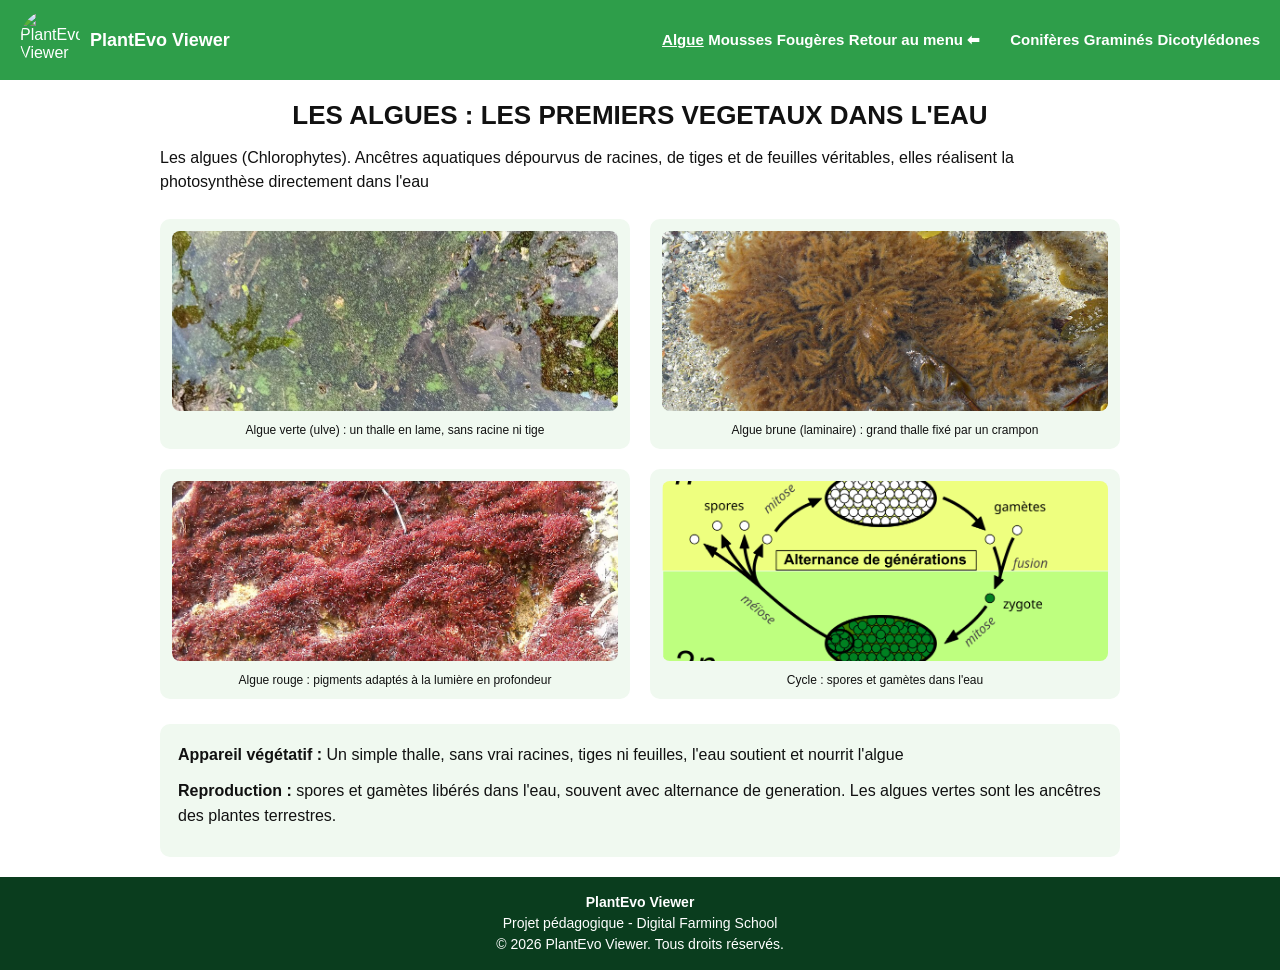
==== Algues.html @ 74010e8a "Finalisation du code html et du code css de Algue.html" ====
<!DOCTYPE html>
<html lang="fr">
<head>
<meta charset="UTF-8">
<meta name="viewport" content="width=device-width, initial-scale=1.0">
<title>PlantEvo Viewer - Les Algues</title>
<link rel="stylesheet" href="css/Algue.css">
</head>
<body>

<header class="header">
  <div class="logo-zone">
    <img src="logo.png" alt="PlantEvo Viewer" class="logo">
    <span class="site-name">PlantEvo Viewer</span>
  </div>

  <nav class="nav">
    <div class="nav-top">
      <a href="algues.html" class="active">Algue</a>
      <a href="mousses.html">Mousses</a>
      <a href="fougeres.html">Fougères</a>
      <a href="index.html" class="retour">Retour au menu ⬅</a>
    </div>
    <div class="nav-bottom">
      <a href="coniferes.html">Conifères</a>
      <a href="graminees.html">Graminés</a>
      <a href="dicotyledones.html">Dicotylédones</a>
    </div>
  </nav>
</header>

<main>
  <h1>LES ALGUES : LES PREMIERS VEGETAUX DANS L'EAU</h1>
  <p class="intro">
    Les algues (Chlorophytes). Ancêtres aquatiques dépourvus de racines, de tiges et de feuilles véritables,
    elles réalisent la photosynthèse directement dans l'eau
  </p>

  <section class="grid">
    <figure class="card">
      <img src="image/Algue_verte.jpg" alt="Algue verte">
      <figcaption>Algue verte (ulve) : un thalle en lame, sans racine ni tige</figcaption>
    </figure>

    <figure class="card">
      <img src="image/Algue_brune.jpg" alt="Algue brune">
      <figcaption>Algue brune (laminaire) : grand thalle fixé par un crampon</figcaption>
    </figure>

    <figure class="card">
      <img src="image/Algue_rouge.jpg" alt="Algue rouge">
      <figcaption>Algue rouge : pigments adaptés à la lumière en profondeur</figcaption>
    </figure>

    <figure class="card">
      <img src="image/gamete_spore.webp" alt="Cycle algue">
      <figcaption>Cycle : spores et gamètes dans l'eau</figcaption>
    </figure>
  </section>

  <section class="info">
    <p><strong>Appareil végétatif :</strong> Un simple thalle, sans vrai racines, tiges ni feuilles, l'eau soutient et nourrit l'algue</p>
    <p><strong>Reproduction :</strong> spores et gamètes libérés dans l'eau, souvent avec alternance de generation. Les algues vertes sont les ancêtres des plantes terrestres.</p>
  </section>
</main>

<footer>
  <strong>PlantEvo Viewer</strong><br>
  Projet pédagogique - Digital Farming School<br>
  © 2026 PlantEvo Viewer. Tous droits réservés.
</footer>

</body>
</html>
---- css/Algue.css ----
* { margin: 0; padding: 0; box-sizing: border-box; }

body {
  font-family: Arial, sans-serif;
  background: #fff;
  color: #111;
}

.header {
  background: #2e9e4a;
  color: white;
  display: flex;
  align-items: center;
  justify-content: space-between;
  padding: 10px 20px;
}

.logo-zone { display: flex; align-items: center; gap: 10px; }
.logo { width: 60px; height: 60px; border-radius: 50%; object-fit: cover; }
.site-name { font-weight: bold; font-size: 18px; }

.nav {
  display: flex;
  flex-wrap: wrap;
  gap: 10px 30px;
  justify-content: center;
  max-width: 650px;
}

.nav a {
  color: white;
  text-decoration: none;
  font-weight: bold;
  font-size: 15px;
}

.nav a.active { text-decoration: underline; }
.nav a.retour { font-weight: 900; }

main { padding: 20px; max-width: 1000px; margin: auto; }

h1 {
  text-align: center;
  font-size: 26px;
  margin-bottom: 15px;
  text-transform: uppercase;
}

.intro { text-align: left; font-size: 16px; line-height: 1.5; margin-bottom: 25px; }

.grid {
  display: grid;
  grid-template-columns: 1fr 1fr;
  gap: 20px;
  margin-bottom: 25px;
}

.card {
  background: #f0f9f0;
  border-radius: 10px;
  padding: 12px;
  text-align: center;
}

.card img {
  width: 100%;
  height: 180px;
  object-fit: cover;
  border-radius: 8px;
}

.card figcaption { font-size: 12px; margin-top: 8px; }

.info {
  background: #f0f9f0;
  border-radius: 10px;
  padding: 18px;
  line-height: 1.6;
  font-size: 16px;
}

.info p { margin-bottom: 10px; }

footer {
  background: #0a3d1e;
  color: white;
  text-align: center;
  padding: 15px;
  line-height: 1.5;
  font-size: 14px;
}

@media (max-width: 700px) {
  .header { flex-direction: column; gap: 10px; }
  .grid { grid-template-columns: 1fr; }
  h1 { font-size: 20px; }
}
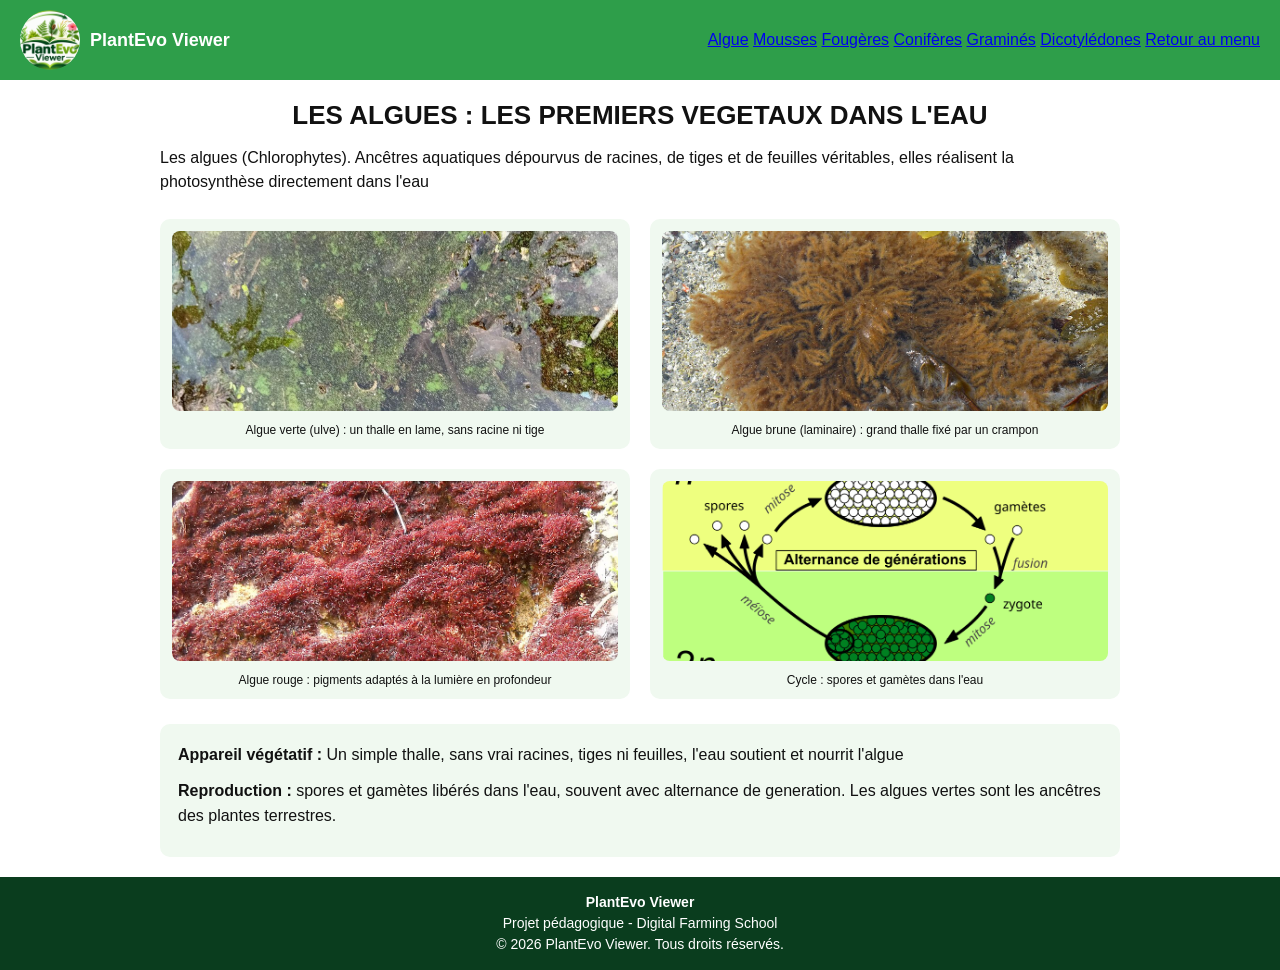
==== commit 64a5be05: "Finalisation du code html et css de la page Fougère.html" ====
--- a/Algues.html
+++ b/Algues.html
@@ -10,23 +10,19 @@
 
 <header class="header">
   <div class="logo-zone">
-    <img src="logo.png" alt="PlantEvo Viewer" class="logo">
+    <img src="image/PlantEvo.png" alt="PlantEvo Viewer" class="logo">
     <span class="site-name">PlantEvo Viewer</span>
   </div>
 
-  <nav class="nav">
-    <div class="nav-top">
-      <a href="algues.html" class="active">Algue</a>
-      <a href="mousses.html">Mousses</a>
-      <a href="fougeres.html">Fougères</a>
-      <a href="index.html" class="retour">Retour au menu ⬅</a>
-    </div>
-    <div class="nav-bottom">
-      <a href="coniferes.html">Conifères</a>
-      <a href="graminees.html">Graminés</a>
-      <a href="dicotyledones.html">Dicotylédones</a>
-    </div>
-  </nav>
+  <nav>
+      <a href="Algues.html">Algue</a>
+      <a href="Mousse.html">Mousses</a>
+      <a href="Fougère.html">Fougères</a>
+      <a href="Conifère.html">Conifères</a>
+      <a href="Graminé.html">Graminés</a>
+      <a href="Dicotylédone.html">Dicotylédones</a>
+      <a href="index.html" class="retour">Retour au menu</a>
+    </nav>
 </header>
 
 <main>
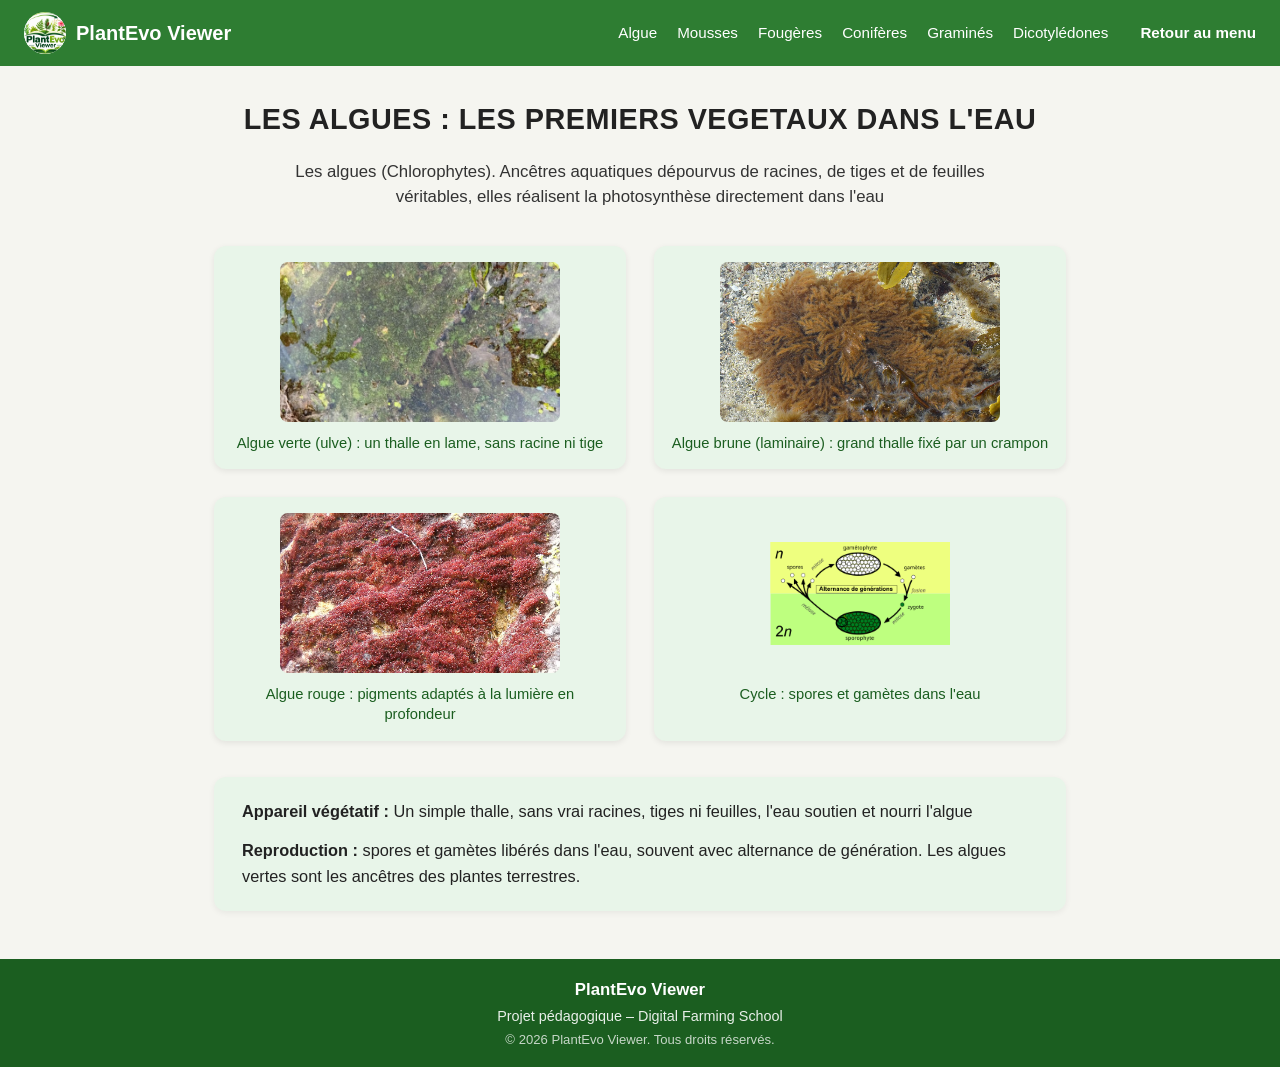
==== commit 64342db4: "Finalisation de html et css de la page Conifère.html" ====
--- a/Algues.html
+++ b/Algues.html
@@ -1,20 +1,24 @@
 <!DOCTYPE html>
 <html lang="fr">
 <head>
-<meta charset="UTF-8">
-<meta name="viewport" content="width=device-width, initial-scale=1.0">
-<title>PlantEvo Viewer - Les Algues</title>
-<link rel="stylesheet" href="css/Algue.css">
+  <meta charset="UTF-8">
+  <meta name="viewport" content="width=device-width, initial-scale=1.0">
+  <title>Les Algues – PlantEvo Viewer</title>
+  <link rel="stylesheet" href="css/Algue.css">
 </head>
 <body>
 
-<header class="header">
-  <div class="logo-zone">
-    <img src="image/PlantEvo.png" alt="PlantEvo Viewer" class="logo">
-    <span class="site-name">PlantEvo Viewer</span>
-  </div>
+  <!-- HEADER -->
+  <header>
+    <div class="logo">
+      <div class="logo-circle">
+        <!-- Remplacez par votre logo -->
+        <img src="image/PlantEvo.png" alt="Logo PlantEvo">
+      </div>
+      <span>PlantEvo Viewer</span>
+    </div>
 
-  <nav>
+    <nav>
       <a href="Algues.html">Algue</a>
       <a href="Mousse.html">Mousses</a>
       <a href="Fougère.html">Fougères</a>
@@ -23,48 +27,62 @@
       <a href="Dicotylédone.html">Dicotylédones</a>
       <a href="index.html" class="retour">Retour au menu</a>
     </nav>
-</header>
+  </header>
 
-<main>
-  <h1>LES ALGUES : LES PREMIERS VEGETAUX DANS L'EAU</h1>
-  <p class="intro">
-    Les algues (Chlorophytes). Ancêtres aquatiques dépourvus de racines, de tiges et de feuilles véritables,
-    elles réalisent la photosynthèse directement dans l'eau
-  </p>
+  <!-- CONTENU PRINCIPAL -->
+  <main>
+    <h1>LES ALGUES : LES PREMIERS VEGETAUX DANS L'EAU</h1>
 
-  <section class="grid">
-    <figure class="card">
-      <img src="image/Algue_verte.jpg" alt="Algue verte">
-      <figcaption>Algue verte (ulve) : un thalle en lame, sans racine ni tige</figcaption>
-    </figure>
+    <p class="intro">
+      Les algues (Chlorophytes). Ancêtres aquatiques dépourvus de racines, de tiges et de feuilles véritables,
+      elles réalisent la photosynthèse directement dans l'eau
+    </p>
 
-    <figure class="card">
-      <img src="image/Algue_brune.jpg" alt="Algue brune">
-      <figcaption>Algue brune (laminaire) : grand thalle fixé par un crampon</figcaption>
-    </figure>
+    <div class="cards">
+      <!-- Carte 1 -->
+      <figure class="card">
+        <img src="image/Algue_verte.jpg" alt="Algue verte">
+        <figcaption>Algue verte (ulve) : un thalle en lame, sans racine ni tige</figcaption>
+      </figure>
 
-    <figure class="card">
-      <img src="image/Algue_rouge.jpg" alt="Algue rouge">
-      <figcaption>Algue rouge : pigments adaptés à la lumière en profondeur</figcaption>
-    </figure>
+      <!-- Carte 2 -->
+      <figure class="card">
+        <img src="image/Algue_brune.jpg" alt="Algue brune">
+        <figcaption>Algue brune (laminaire) : grand thalle fixé par un crampon</figcaption>
+      </figure>
 
-    <figure class="card">
-      <img src="image/gamete_spore.webp" alt="Cycle algue">
-      <figcaption>Cycle : spores et gamètes dans l'eau</figcaption>
-    </figure>
-  </section>
+      <!-- Carte 3 -->
+      <figure class="card">
+        <img src="image/Algue_rouge.jpg" alt="Algue rouge">
+        <figcaption>Algue rouge : pigments adaptés à la lumière en profondeur</figcaption>
+      </figure>
 
-  <section class="info">
-    <p><strong>Appareil végétatif :</strong> Un simple thalle, sans vrai racines, tiges ni feuilles, l'eau soutient et nourrit l'algue</p>
-    <p><strong>Reproduction :</strong> spores et gamètes libérés dans l'eau, souvent avec alternance de generation. Les algues vertes sont les ancêtres des plantes terrestres.</p>
-  </section>
-</main>
+      <!-- Carte 4 - Cycle -->
+      <figure class="card cycle">
+        <img src="image/gamete_spore.webp" alt="Cycle de vie">
+        <figcaption>Cycle : spores et gamètes dans l'eau</figcaption>
+      </figure>
+    </div>
 
-<footer>
-  <strong>PlantEvo Viewer</strong><br>
-  Projet pédagogique - Digital Farming School<br>
-  © 2026 PlantEvo Viewer. Tous droits réservés.
-</footer>
+    <!-- Bloc d'informations -->
+    <div class="info-box">
+      <p>
+        <strong>Appareil végétatif :</strong> Un simple thalle, sans vrai racines, tiges ni feuilles, l'eau soutien et nourri
+        l'algue
+      </p>
+      <p>
+        <strong>Reproduction :</strong> spores et gamètes libérés dans l'eau, souvent avec alternance de génération.
+        Les algues vertes sont les ancêtres des plantes terrestres.
+      </p>
+    </div>
+  </main>
+
+  <!-- FOOTER -->
+  <footer>
+    <div class="title">PlantEvo Viewer</div>
+    <div class="subtitle">Projet pédagogique – Digital Farming School</div>
+    <div class="copyright">© 2026 PlantEvo Viewer. Tous droits réservés.</div>
+  </footer>
 
 </body>
 </html>
--- a/css/Algue.css
+++ b/css/Algue.css
@@ -1,97 +1,202 @@
-* { margin: 0; padding: 0; box-sizing: border-box; }
+* {
+  margin: 0;
+  padding: 0;
+  box-sizing: border-box;
+}
 
 body {
-  font-family: Arial, sans-serif;
-  background: #fff;
-  color: #111;
-}
-
-.header {
-  background: #2e9e4a;
+  font-family: Arial, Helvetica, sans-serif;
+  background-color: #f5f5f0;
+  color: #222;
+  line-height: 1.5;
+}
+
+/* ===== HEADER ===== */
+header {
+  background-color: #2e7d32;
   color: white;
+  padding: 12px 24px;
   display: flex;
   align-items: center;
   justify-content: space-between;
-  padding: 10px 20px;
-}
-
-.logo-zone { display: flex; align-items: center; gap: 10px; }
-.logo { width: 60px; height: 60px; border-radius: 50%; object-fit: cover; }
-.site-name { font-weight: bold; font-size: 18px; }
-
-.nav {
-  display: flex;
   flex-wrap: wrap;
-  gap: 10px 30px;
+  gap: 12px;
+}
+
+.logo {
+  display: flex;
+  align-items: center;
+  gap: 10px;
+  font-size: 1.25rem;
+  font-weight: bold;
+}
+
+.logo-circle {
+  width: 42px;
+  height: 42px;
+  background: white;
+  border-radius: 50%;
+  display: flex;
+  align-items: center;
   justify-content: center;
-  max-width: 650px;
-}
-
-.nav a {
+  overflow: hidden;
+}
+
+.logo-circle img {
+  width: 100%;
+  height: 100%;
+  object-fit: cover;
+}
+
+nav {
+  display: flex;
+  flex-wrap: wrap;
+  gap: 8px 20px;
+  align-items: center;
+}
+
+nav a {
   color: white;
   text-decoration: none;
-  font-weight: bold;
-  font-size: 15px;
-}
-
-.nav a.active { text-decoration: underline; }
-.nav a.retour { font-weight: 900; }
-
-main { padding: 20px; max-width: 1000px; margin: auto; }
+  font-size: 0.95rem;
+  font-weight: 500;
+  transition: opacity 0.2s;
+}
+
+nav a:hover {
+  opacity: 0.85;
+  text-decoration: underline;
+}
+
+.retour {
+  margin-left: 12px;
+  font-weight: 600;
+}
+
+/* ===== MAIN CONTENT ===== */
+main {
+  max-width: 900px;
+  margin: 0 auto;
+  padding: 32px 24px 48px;
+}
 
 h1 {
   text-align: center;
-  font-size: 26px;
-  margin-bottom: 15px;
-  text-transform: uppercase;
-}
-
-.intro { text-align: left; font-size: 16px; line-height: 1.5; margin-bottom: 25px; }
-
-.grid {
+  font-size: 1.8rem;
+  font-weight: 700;
+  margin-bottom: 18px;
+  letter-spacing: 0.5px;
+}
+
+.intro {
+  text-align: center;
+  font-size: 1.05rem;
+  max-width: 720px;
+  margin: 0 auto 36px;
+  color: #333;
+}
+
+/* ===== GRID DES CARTES ===== */
+.cards {
   display: grid;
   grid-template-columns: 1fr 1fr;
-  gap: 20px;
-  margin-bottom: 25px;
+  gap: 28px;
+  margin-bottom: 36px;
 }
 
 .card {
-  background: #f0f9f0;
-  border-radius: 10px;
-  padding: 12px;
-  text-align: center;
+  background: #e8f5e9;
+  border-radius: 12px;
+  padding: 16px;
+  text-align: center;
+  box-shadow: 0 2px 6px rgba(0,0,0,0.08);
 }
 
 .card img {
   width: 100%;
-  height: 180px;
+  max-width: 280px;
+  height: 160px;
   object-fit: cover;
   border-radius: 8px;
-}
-
-.card figcaption { font-size: 12px; margin-top: 8px; }
-
-.info {
-  background: #f0f9f0;
-  border-radius: 10px;
-  padding: 18px;
-  line-height: 1.6;
-  font-size: 16px;
-}
-
-.info p { margin-bottom: 10px; }
-
+  background: #c8e6c9;
+  display: block;
+  margin: 0 auto 12px;
+}
+
+.card.cycle img {
+  max-width: 180px;
+  height: 160px;
+  object-fit: contain;
+  background: transparent;
+}
+
+.card figcaption {
+  font-size: 0.92rem;
+  color: #1b5e20;
+  font-weight: 500;
+  line-height: 1.35;
+}
+
+/* ===== BLOC TEXTE BAS ===== */
+.info-box {
+  background: #e8f5e9;
+  border-radius: 12px;
+  padding: 22px 28px;
+  font-size: 1.02rem;
+  line-height: 1.55;
+  color: #222;
+  box-shadow: 0 2px 6px rgba(0,0,0,0.06);
+}
+
+.info-box p {
+  margin-bottom: 14px;
+}
+
+.info-box p:last-child {
+  margin-bottom: 0;
+}
+
+/* ===== FOOTER ===== */
 footer {
-  background: #0a3d1e;
+  background-color: #1b5e20;
   color: white;
   text-align: center;
-  padding: 15px;
-  line-height: 1.5;
-  font-size: 14px;
-}
-
+  padding: 18px 16px;
+  font-size: 0.9rem;
+}
+
+footer .title {
+  font-weight: 700;
+  font-size: 1.05rem;
+  margin-bottom: 4px;
+}
+
+footer .subtitle {
+  opacity: 0.9;
+  margin-bottom: 2px;
+}
+
+footer .copyright {
+  opacity: 0.75;
+  font-size: 0.82rem;
+}
+
+/* ===== RESPONSIVE ===== */
 @media (max-width: 700px) {
-  .header { flex-direction: column; gap: 10px; }
-  .grid { grid-template-columns: 1fr; }
-  h1 { font-size: 20px; }
+  .cards {
+    grid-template-columns: 1fr;
+  }
+
+  header {
+    flex-direction: column;
+    align-items: flex-start;
+  }
+
+  nav {
+    gap: 6px 14px;
+  }
+
+  h1 {
+    font-size: 1.45rem;
+  }
 }
